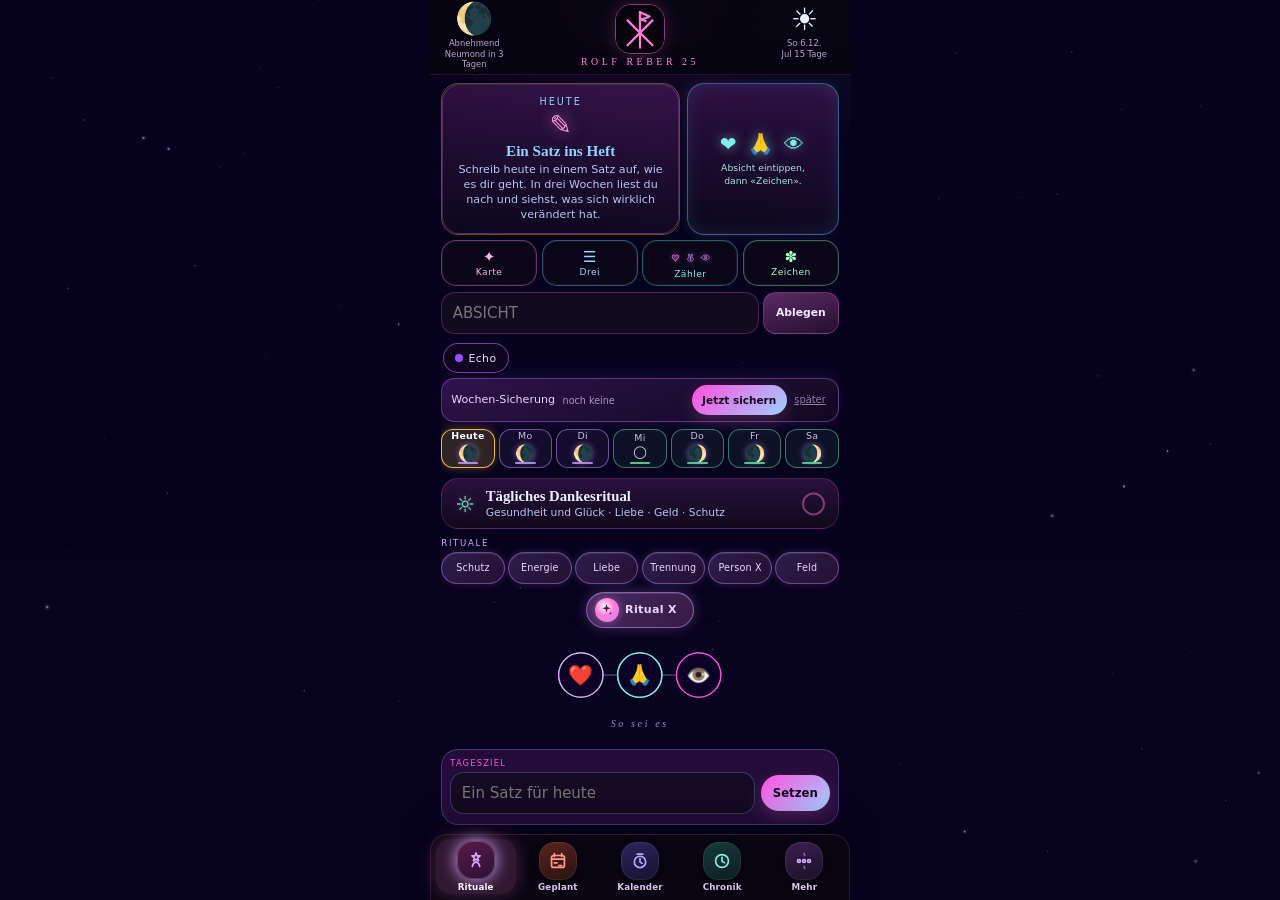
==== index.html @ 9b90c19c "Build 124: Tor ohne Hard-Feintakte bei Soft, Thema-Tage in Zeit" ====
<!DOCTYPE html>
<html lang="de" data-edition="0">
<head>
<meta charset="UTF-8">
<meta name="viewport" content="width=device-width, initial-scale=1, viewport-fit=cover">
<meta name="theme-color" content="#0a0426">
<meta name="apple-mobile-web-app-capable" content="yes">
<meta name="apple-mobile-web-app-title" content="RR25">
<meta name="rr25-build" content="124">
<title>Rolf Reber 25</title>
<link rel="manifest" href="manifest.webmanifest?v=0">
<link rel="icon" href="icon-44.svg?v=44" type="image/svg+xml">
<link rel="apple-touch-icon" href="icon-44.svg?v=44">
<script>
/* Startseite erst aufdecken, wenn alle Skripte gelaufen sind und 150 ms lang nichts mehr umgebaut wurde (höchstens 1,2 s warten, Notnagel 10 s). */
(function(){
  var d=document.documentElement, done=0;
  function show(){ if(done) return; done=1; d.classList.add("rr25-ruhig"); }
  setTimeout(show,10000);
  document.addEventListener("DOMContentLoaded",function(){
    var app=document.querySelector(".app"), t=0, cap=0, mo=null;
    function fin(){ clearTimeout(t); clearTimeout(cap); if(mo) mo.disconnect(); requestAnimationFrame(show); }
    if(app && window.MutationObserver){
      mo=new MutationObserver(function(){ clearTimeout(t); t=setTimeout(fin,150); });
      mo.observe(app,{childList:true,subtree:true,attributes:true,characterData:true});
    }
    t=setTimeout(fin,150); cap=setTimeout(fin,1200);
  });
})();
</script>
<link rel="stylesheet" href="styles-v13a.css?v=22">
<link rel="stylesheet" href="styles-v13b.css?v=104">
</head>
<body>
<div class="app">
<header>
<div id="headRow">
<div id="moonWrap"><span id="moonSym"></span><span id="moonTxt"></span></div>
<img class="doll" alt="" src="rune.svg">
<div id="sunWrap"><span id="sunSym"></span><span id="sunTxt"></span></div>
</div>
<p class="brand">ROLF REBER 25</p>
</header>
<main>
<section class="screen on" id="home">
<button type="button" id="quick" hidden></button>
<div id="kasten">
<div class="duo">
<div id="kOut"></div>
<div id="sigilBox"><canvas id="sigilC" width="360" height="360"></canvas></div>
</div>
<div id="under">
<button type="button" class="btn primary" id="kTag">Karte</button>
<button type="button" class="btn ghost" id="kDrei">Drei</button>
<input id="sigilT" placeholder="Absicht" autocomplete="off">
<button type="button" class="btn ghost" id="sigilGo">Zeichen</button>
<button type="button" class="btn ghost" id="sigilSave">Ablegen</button>
</div>
</div>
<div id="toneRow"><button type="button" id="toneChip" class="toneChip"><i></i><span>Ton</span></button><button type="button" id="seasonChip" class="toneChip" hidden><i></i><span></span></button><a id="toneAnker" href="#anker" hidden></a></div>
<p id="v3CatLab">Rituale</p><div id="cats"></div><div id="list"></div>
</section>
<section class="screen" id="drei"><div class="hero"><h2>Drei</h2></div><div id="dreiList"></div><div class="row"><button type="button" class="btn ghost" id="dreiBack">Zurück</button></div></section>
<section class="screen" id="zahl"><div class="hero"><h2>Ich · Spiel · Quelle</h2></div><div id="zahlBox"></div><div class="row"><button type="button" class="btn ghost" id="zahlBack">Zurück</button></div></section>
<section class="screen" id="run"></section>
<section class="screen" id="geplant"><div class="hero"><h2>Geplant</h2></div>
<div class="card"><select id="plR"></select><input id="plW" placeholder="Für wen" autocomplete="off">
<div class="row"><button type="button" class="btn ghost" id="plAdd">Vormerken</button></div><div id="plList"></div></div></section>
<section class="screen" id="notiz"><div class="hero"><h2>Notiz</h2></div>
<div class="card"><textarea id="noteT" placeholder="Neue Notiz"></textarea>
<div class="row"><button type="button" class="btn primary" id="noteAdd">Speichern</button></div></div>
<div id="notesOnly"></div></section>
<section class="screen" id="opfer">
<div class="hero"><h2>Gabe</h2></div>
<div class="card" id="gabeNew">
<input id="opferTitel" placeholder="Titel" autocomplete="off">
<textarea id="opferT" placeholder="Was du gibst. Für wen. Warum."></textarea>
<div id="opferPrev" class="shots"></div>
<div class="row">
<button type="button" class="btn ghost" id="opferFoto">Foto</button>
<button type="button" class="btn primary" id="opferGo">Ablegen</button>
</div>
</div>
<p class="msg" id="opferMsg"></p>
<div id="gabeList"></div>
<div id="gabeOpen"></div>
</section>
<section class="screen" id="log"><div class="hero"><h2>Chronik</h2></div><div id="entries"></div></section>
<section class="screen" id="buch"><div class="hero"><h2>Buch</h2></div><article class="card book" id="page"></article></section>
<section class="screen" id="kal">
<div class="hero"><h2>Kalender</h2></div>
<div class="row" style="margin:.2rem 0 .7rem"><button type="button" class="btn ghost" id="kalOpen">In Google öffnen</button></div>
<div id="kalList"></div>
</section>
<section class="screen" id="resonanzen">
<div class="hero"><h2>Resonanzen</h2></div>
<p class="rzHint">Lexikon · Tradition und Erfahrung, kein Heilversprechen</p>
<div id="rzToday" hidden></div>
<div class="rzTop">
<input id="rzFind" class="rzSearch" type="search" placeholder="Suchen: Name, Wirkung …" autocomplete="off" enterkeyhint="search">
<span id="rzBauSlot"></span>
</div>
<div class="rzFil rzTones" id="rzTones"></div>
<div class="rzTabs" id="rzTabs"></div>
<div class="rzLf" id="rzLf" hidden></div>
<p class="rzCount" id="rzCount"></p>
<p class="rzIntro" id="rzIntro" hidden></p>
<div class="rzList" id="rzList"></div>
</section>
<section class="screen" id="after"><div class="hero" style="text-align:center"><p class="brand">SO SEI ES</p></div>
<div class="row"><button type="button" class="btn primary" id="afterGo">Fertig</button></div><button type="button" id="afterStay" hidden></button><button type="button" id="stay" hidden></button></section>
<section class="screen" id="bye"></section>
</main>
<nav>
<div id="mehrSheet" hidden><p class="msHead">Mehr</p><div class="msGrid">
<button type="button" data-v="notiz" class="msItem"><span class="ic"><svg viewBox="0 0 24 24"><path d="M7.2 5.2h8.2L19 8.8V19H7.2z"></path><path d="M15.2 5.2V9H19M9 12.5h6M9 15.6h4"></path></svg></span><span class="lb">Notiz</span><small class="msSub">Gedanken, Träume</small></button>
<button type="button" data-v="opfer" class="msItem"><span class="ic"><svg viewBox="0 0 24 24"><path d="M12 4.2l2.4 4.8 5.2 1.1-4 3.4 1.2 5.1L12 16.4 7.2 18.6l1.2-5.1-4-3.4 5.2-1.1z"></path></svg></span><span class="lb">Gabe</span><small class="msSub">Geben, mit Foto</small></button>
<button type="button" data-v="buch" class="msItem"><span class="ic"><svg viewBox="0 0 24 24"><path d="M6 5.4h10.2A2.6 2.6 0 0119 8v11.2H8.4A2.4 2.4 0 016 16.8V5.4z"></path><path d="M8.2 19.2A2.4 2.4 0 016 16.8"></path></svg></span><span class="lb">Mein Buch</span><small class="msSub">privat</small></button>
<button type="button" data-v="resonanzen" class="msItem"><span class="ic"><svg viewBox="0 0 24 24"><circle cx="12" cy="12" r="2.2"></circle><circle cx="12" cy="12" r="5.2" opacity=".7"></circle><circle cx="12" cy="12" r="8.2" opacity=".4"></circle></svg></span><span class="lb">Resonanzen</span><small class="msSub">Kräuter, Steine, Gaben</small></button>
</div><div class="msOpt"><label class="msTog"><input type="checkbox" id="optNotify"><span>Erinnerung 10 Min. vor Hard und Anker<small>nur solange die App offen ist</small></span></label><label class="msTog"><input type="checkbox" id="optPlanet"><span>Planetenstunden im Kalender<small>nur Info, ändert den Ton nicht</small></span></label><p class="msMsg" id="optMsg"></p></div></div>
<div class="navR" id="navOne">
<button type="button" class="on" data-v="home"><span class="ic"><svg viewBox="0 0 24 24"><path d="M8 19c0-2 1.6-4 4-5.2C14.4 15 16 17 16 19"></path><path d="M12 4.2l1.1 3.2 3.4.1-2.7 2.1.9 3.3L12 11.2 9.3 12.9l.9-3.3-2.7-2.1 3.4-.1z"></path></svg></span><span class="lb">Rituale</span></button>
<button type="button" data-v="geplant"><span class="ic"><svg viewBox="0 0 24 24"><rect x="5" y="6" width="14" height="13" rx="2.2"></rect><path d="M8 4v3M16 4v3M5 10h14"></path><path d="M8 14h3M13 17h3"></path></svg></span><span class="lb">Geplant</span></button>
<button type="button" data-v="kal"><span class="ic"><svg viewBox="0 0 24 24"><circle cx="12" cy="13" r="6.2"></circle><path d="M12 9.4v3.8l2.4 1.4"></path><path d="M9 4.6h6"></path></svg></span><span class="lb">Kalender</span></button>
<button type="button" data-v="log"><span class="ic"><svg viewBox="0 0 24 24"><circle cx="12" cy="12" r="7"></circle><path d="M12 8v4.4l2.8 1.6"></path></svg></span><span class="lb">Chronik</span></button>
<button type="button" id="navMehr" data-v="mehr"><span class="ic"><svg viewBox="0 0 24 24"><circle cx="6.5" cy="12" r="1.6"></circle><circle cx="12" cy="12" r="1.6"></circle><circle cx="17.5" cy="12" r="1.6"></circle><path d="M12 3.8l.8 2.2M12 18l.8 2.2" opacity=".55"></path></svg></span><span class="lb">Mehr</span></button>
</div>
</nav>
</div>
<script src="bundle-1.js?v=124"></script>
<script src="bundle-2.js?v=124"></script>
<script src="bundle-3.js?v=124"></script>
<script src="bundle-4.js?v=124"></script>
<script src="bundle-5.js?v=124"></script>
<script src="bundle-6.js?v=124"></script>
<script src="bundle-7.js?v=124"></script>
<link rel="stylesheet" href="styles-v115.css?v=124">
</body>
</html>
---- styles-v13a.css ----
:root{--bg:#0a0426;--elev:rgba(48,18,72,.7);--line:rgba(150,170,255,.28);--ink:#eaf2ff;--dim:#b4c6f2;--pink:#ff4fe0;--akzent:#ff4fe0;--ueberschrift:#d6a6ff;--zahl:#e4ecff;--glow:rgba(170,100,255,.45)}
*{box-sizing:border-box}html,body{margin:0;min-height:100dvh;background:#0a0426;color:var(--ink);font:15px/1.45 system-ui,sans-serif}
.app{max-width:28rem;margin:0 auto;min-height:100dvh;display:flex;flex-direction:column}
header{padding:calc(.38rem + env(safe-area-inset-top)) .8rem .42rem;position:sticky;top:0;background:rgba(10,6,20,.8);backdrop-filter:blur(14px);z-index:5}
#headRow{position:relative;min-height:54px}
#moonWrap{position:absolute;left:0;top:0;text-align:center;width:4.4rem}
#sunWrap{position:absolute;right:0;top:0;text-align:center;width:4.6rem}
#moonSym,#sunSym{display:block;font-size:2.05rem;line-height:1}
#moonTxt,#sunTxt{display:block;margin-top:.22rem;font-size:.6rem;color:#b4c6f2;line-height:1.25}
.doll{width:54px;height:54px;object-fit:cover;border-radius:17px;margin:0 auto;display:block;border:1px solid rgba(255,122,217,.55)}
.brand{font-family:Georgia,serif;letter-spacing:.32em;font-size:.7rem;color:var(--akzent);text-align:center;margin:.14rem 0 0}
.sub{display:none}
nav{display:flex;flex-direction:column;gap:.16rem;padding:.32rem .2rem calc(.36rem + env(safe-area-inset-bottom));background:rgba(8,4,18,.75);border:1px solid var(--line)}
nav .navR{display:grid;gap:.16rem}
nav .navR:first-child{grid-template-columns:repeat(4,1fr)}
nav .navR:last-child{grid-template-columns:repeat(3,1fr);padding:0 7%}
nav button{border:0;background:transparent;color:var(--dim);border-radius:.75rem;padding:.44rem .04rem .34rem;font:inherit;font-size:.6rem;display:flex;flex-direction:column;align-items:center;gap:.14rem;min-height:2.5rem}
nav button svg{width:18px;height:18px;stroke:currentColor;fill:none;stroke-width:1.7}
nav button.on{background:transparent;color:#fff;font-weight:650}
.app.runmode header .doll,.app.runmode header .brand,.app.runmode #moonWrap,.app.runmode #sunWrap,.app.runmode #headRow{display:none}
main{flex:1;padding:0 .8rem 9.2rem}
.hero h2{font-family:Georgia,serif;font-weight:500;margin:.45rem 0 .28rem;font-size:1.28rem}
#cats{display:flex;flex-wrap:wrap;gap:.36rem;margin:.35rem 0 .2rem}
#cats [data-cat="Alle"],#cats [data-cat="Alltag"]{display:none!important}
.card{background:var(--elev);border:1px solid var(--line);border-radius:1.15rem;padding:.75rem .8rem;width:100%;color:inherit;font:inherit;text-align:left;margin:.24rem 0}
.card b{display:block;font-family:Georgia,serif}
.card small{display:block;color:var(--dim);margin-top:.16rem;font-size:.75rem}
.screen{display:none}.screen.on{display:block}
.words{font-family:Georgia,serif;font-size:1.05rem;line-height:1.6;white-space:pre-wrap}
input,textarea,select{width:100%;background:#140a22;border:1px solid var(--line);color:var(--ink);border-radius:.85rem;padding:.62rem .7rem;font:inherit;margin:.28rem 0}
textarea{min-height:5.2rem}
.row{display:flex;gap:.35rem;margin-top:.7rem}
.btn{flex:1;border:0;border-radius:999px;padding:.62rem .4rem;font:inherit;font-size:.78rem;font-weight:650;min-height:2.4rem}
.primary{background:linear-gradient(135deg,var(--akzent),#9fd0ff);color:#14081c}
.ghost{background:var(--elev);color:var(--ink)}
.chip{border:1px solid var(--line);background:var(--elev);color:var(--dim);border-radius:999px;padding:.42rem .72rem;font:inherit;font-size:.76rem;min-height:2.05rem}
.chip.on{color:#14081c;background:linear-gradient(165deg,var(--akzent),#7ef0e6);border-color:transparent}
.group{font-size:.66rem;letter-spacing:.18em;text-transform:uppercase;color:var(--pink);margin:1.1rem 0 .3rem}
.check{display:none}
.msg{color:var(--pink);font-style:italic}
.meta{color:#8e7aa8;font-size:.68rem}
.shots img{width:5.2rem;height:5.2rem;object-fit:cover;border-radius:.8rem}
.duo{display:grid;grid-template-columns:1fr 1fr;gap:.42rem}
#kOut,#sigilBox{aspect-ratio:1/1;border-radius:1.15rem;overflow:hidden}
#kOut{border:1px solid rgba(255,122,217,.38)}
#sigilBox{background:#0a0612;border:1px solid rgba(46,230,214,.28)}
#sigilC{width:100%;height:100%;display:block}
#run label.check,#afterStay,#stay,#under{display:none!important}
#list{display:block}
#home:has(#cats .chip.on) #skizze{display:none!important}
#home:not(:has(#cats .chip.on)) #list{display:none!important}


/* Untere Leiste ab dem ersten Bild fertig: dieselben Regeln wie ritual-nav, ritual-polish, ritual-navlove, ritual-more und design-v3,
   in gleicher Reihenfolge, mit «html» davor, damit spätere Zwischenstände der Skripte die Leiste nicht mehr umbauen. */
html nav{position:fixed!important;left:50%;bottom:0;transform:translateX(-50%);width:100%;max-width:28rem;margin:0!important;z-index:40;display:flex!important;flex-direction:column;gap:.18rem;border-radius:1.15rem 1.15rem 0 0;padding:.34rem .28rem calc(.42rem + env(safe-area-inset-bottom));background:rgba(12,6,20,.97)!important;backdrop-filter:blur(16px);border:1px solid rgba(200,120,255,.22);border-bottom:0;box-sizing:border-box;grid-template-columns:none!important}
html nav .navR{display:grid;gap:.18rem}
html nav .navR:first-child{grid-template-columns:repeat(4,1fr)}
html nav .navR:last-child{grid-template-columns:repeat(3,1fr);padding:0 8%}
html nav button{font-size:.6rem!important;padding:.42rem .04rem .34rem!important;min-height:2.55rem}
html nav button svg{width:18px!important;height:18px!important}
html header nav{display:none}
html nav{display:flex!important;flex-direction:column!important;grid-template-columns:none!important;gap:.16rem!important;padding:.32rem .22rem calc(.4rem + env(safe-area-inset-bottom))!important}
html nav .navR{display:grid!important;gap:.16rem}
html nav .navR:first-child{grid-template-columns:repeat(4,1fr)!important}
html nav .navR:last-child{grid-template-columns:repeat(3,1fr)!important;padding:0 7%}
html nav button{padding:.44rem .04rem .36rem!important;font-size:.6rem!important;gap:.14rem!important;min-height:2.5rem}
html nav button svg{width:18px!important;height:18px!important}
html nav button.on{box-shadow:0 0 18px rgba(255,122,217,.25)}
html nav{background:rgba(10,6,18,.94)!important;border-color:rgba(255,122,217,.16)!important;box-shadow:0 -10px 28px rgba(0,0,0,.35)}
html nav .navR{gap:.28rem!important}
html nav button{background:transparent!important;color:#d7c6ee!important;font-weight:550!important;font-size:.58rem!important;letter-spacing:.02em;min-height:3.55rem!important;padding:.18rem .04rem .1rem!important;gap:.22rem!important;border-radius:1rem!important}
html nav button .ic{width:2.55rem;height:2.55rem;border-radius:1.05rem;display:grid;place-items:center;box-shadow:inset 0 0 0 1px rgba(255,255,255,.08),0 6px 14px rgba(0,0,0,.22)}
html nav button .ic svg{width:22px!important;height:22px!important;stroke:currentColor;fill:none;stroke-width:1.85;stroke-linecap:round;stroke-linejoin:round}
html nav button[data-v=home] .ic{background:linear-gradient(160deg,#5a1848,#2a1238);color:var(--ueberschrift)}
html nav button[data-v=geplant] .ic{background:linear-gradient(160deg,#5a221c,#2a1214);color:#ff9a8a}
html nav button[data-v=kal] .ic{background:linear-gradient(160deg,#2c2460,#16122e);color:#b8a8ff}
html nav button[data-v=log] .ic{background:linear-gradient(160deg,#163a3a,#0e1c22);color:#7ef0e6}
html nav button[data-v=notiz] .ic{background:linear-gradient(160deg,#3a2460,#1a1230);color:#d2b6ff}
html nav button[data-v=opfer] .ic{background:linear-gradient(160deg,#1c3a28,#101c16);color:#9eecc0}
html nav button[data-v=buch] .ic{background:linear-gradient(160deg,#16324a,#101820);color:#8fd4ff}
html nav button.on{background:rgba(255,255,255,.06)!important;color:#fff!important}
html nav button.on .ic{transform:translateY(-1px);box-shadow:0 0 16px currentColor,inset 0 0 0 1px rgba(255,255,255,.2)}
html nav button[data-v=home].on{background:rgba(255,122,217,.16)!important}
html nav button[data-v=geplant].on{background:rgba(255,139,122,.16)!important}
html nav button[data-v=kal].on{background:rgba(155,140,255,.16)!important}
html nav button[data-v=log].on{background:rgba(126,240,230,.14)!important}
html nav button[data-v=notiz].on{background:rgba(201,166,255,.16)!important}
html nav button[data-v=opfer].on{background:rgba(142,230,168,.14)!important}
---- styles-v13b.css ----
html nav button[data-v=buch].on{background:rgba(126,200,255,.14)!important}
html nav button .lb{line-height:1.1}
html .app.runmode nav{display:none!important}
html nav{padding:.3rem .3rem calc(.38rem + env(safe-area-inset-bottom))!important}
html nav #navOne.navR{grid-template-columns:repeat(5,1fr)!important;padding:0!important;gap:.12rem!important}
html nav #navOne button{min-height:3.35rem!important}
html nav button[data-v=mehr] .ic{background:linear-gradient(160deg,#3c1f52,#1a1026);color:#cfa8ff}
html nav button[data-v=mehr].on,html nav button[data-v=mehr].open{background:rgba(231,184,255,.13)!important;color:#fff!important}
html nav button[data-v=mehr].on .ic,html nav button[data-v=mehr].open .ic{box-shadow:0 0 16px currentColor,inset 0 0 0 1px rgba(255,255,255,.2)}
html #mehrSheet{position:absolute;left:.5rem;right:.5rem;bottom:calc(100% + .5rem);padding:.6rem .6rem .65rem;border-radius:1.2rem;background:rgba(18,9,30,.98);border:1px solid rgba(200,120,255,.25);box-shadow:0 -12px 40px rgba(0,0,0,.55),0 0 24px rgba(255,122,217,.08);animation:v3up .18s ease-out}
html #mehrSheet[hidden]{display:none!important}
html #mehrSheet .msHead{margin:.05rem .3rem .45rem;font-size:.6rem;letter-spacing:.2em;text-transform:uppercase;color:var(--ueberschrift)}
html #mehrSheet .msGrid{display:grid;grid-template-columns:repeat(3,1fr);gap:.4rem}
html #mehrSheet .msItem{min-height:5.6rem!important;border:1px solid rgba(255,255,255,.07)!important;background:rgba(255,255,255,.03)!important;border-radius:1rem!important;padding:.6rem .2rem .5rem!important;font-size:.72rem!important;gap:.3rem!important}
html #mehrSheet .msItem .ic{width:2.8rem;height:2.8rem}
html #mehrSheet .msSub{font-size:.54rem;color:#8e7aa8;font-weight:400;line-height:1.2}
html #mehrVeil{position:fixed;inset:0;z-index:39;background:rgba(4,2,10,.55);backdrop-filter:blur(2px)}
html #mehrVeil[hidden]{display:none}
@keyframes v3up{from{opacity:0;transform:translateY(8px)}to{opacity:1;transform:none}}
html body main{padding-left:.75rem!important;padding-right:.75rem!important;padding-bottom:5.9rem!important}
html body .app.runmode main{padding-bottom:1.1rem!important}
html nav:not(:has(#navMehr .lb)){visibility:hidden}


/* Startseite ruhig: Kopf und Inhalt erst zeigen, wenn alle Skripte fertig sind (kein Nachrutschen).
   Dazu die Startseiten-Regeln aus design-v3 (Heute-Leiste, Mondzeile, «Rituale»-Überschrift) mit «html» davor, damit sie ab dem ersten Bild gelten. */
html:not(.rr25-ruhig) .app>header,html:not(.rr25-ruhig) .app>main{visibility:hidden}
html #v3Home{margin:.35rem 0 .5rem!important}
html #v3Home>#bakCard{display:none!important}
html #heuteStrip{border-radius:1.1rem;background:linear-gradient(180deg,rgba(40,18,62,.72),rgba(14,8,24,.9));border:1px solid rgba(126,200,255,.22);padding:.42rem .5rem .38rem;box-shadow:0 8px 22px rgba(0,0,0,.22)}
html #heuteStrip[hidden],html #heuteStrip [hidden]{display:none!important}
html #heuteStrip .hsHead{display:flex;justify-content:space-between;align-items:baseline;padding:.05rem .3rem .25rem}
html #heuteStrip .hsHead span{font-size:.6rem;letter-spacing:.2em;text-transform:uppercase;color:var(--ueberschrift)}
html #heuteStrip .hsHead small{font-size:.62rem;color:#8e7aa8}
html #heuteStrip .hsRow{display:flex;align-items:center;gap:.55rem;width:100%;min-height:2.55rem;padding:.3rem .35rem .3rem .4rem;border:0;border-top:1px solid rgba(255,255,255,.06);background:none;color:#eaf2ff;font:inherit;font-size:.84rem;text-align:left;border-radius:.7rem}
html #heuteStrip .hsHead+.hsRow{border-top:0}
html #heuteStrip .hsRow.on{background:rgba(126,200,255,.07)}
html #heuteStrip .hsTx{flex:1;min-width:0;white-space:nowrap;overflow:hidden;text-overflow:ellipsis;color:#e6dcf7}
html #heuteStrip .hsTx b{font-weight:650;color:#fff}
html #heuteStrip .hsMore{font-size:.66rem;color:#8e7aa8;border:1px solid rgba(142,122,168,.45);border-radius:999px;padding:0 .35rem;margin-left:.2rem}
html #heuteStrip .hsDot{flex:none;width:.55rem;height:.55rem;border-radius:50%}
html #heuteStrip .hsEcho{background:#9fd0ff;box-shadow:0 0 10px rgba(126,200,255,.8)}
html #heuteStrip .hsBak{background:#ffb86b;box-shadow:0 0 10px rgba(255,184,107,.7)}
html #heuteStrip .hsOk{background:#5fe0a0;box-shadow:0 0 10px rgba(95,224,160,.7)}
html #heuteStrip em{flex:none;font-style:normal;font-size:.74rem;color:#9fd0ff;display:flex;align-items:center;gap:.25rem}
html #heuteStrip .hsCh{display:inline-block;transform:rotate(90deg);font-size:.9rem;line-height:1;transition:transform .2s}
html #heuteStrip .hsCh.up{transform:rotate(-90deg)}
html #heuteStrip .hsBtn{flex:none;border:1px solid rgba(255,184,107,.45);background:rgba(255,184,107,.1);color:#ffd2a0;border-radius:999px;padding:.32rem .85rem;font:inherit;font-size:.74rem;font-weight:600;min-height:1.95rem}
html #heuteStrip .hsMsg .hsTx{color:#9ee8e0;font-family:Georgia,serif}
html #hsPanel{padding:.1rem .15rem .25rem}
html #hsPanel #echoCard{margin:.1rem 0 .1rem!important;padding:.55rem .6rem .4rem!important;background:rgba(10,6,20,.55)!important;border:1px solid rgba(126,200,255,.16)!important;border-radius:.9rem!important;box-shadow:none}
html #hsPanel #echoCard .ecTag{display:none}
html #hsPanel #echoCard b{font-size:.98rem}
html #hsPanel #echoCard .ecAbs{margin-top:.25rem}
html #hsPanel #echoCard .ecQ{margin:.5rem 0 .1rem}
html #hsPanel #echoCard .ecRow .btn{min-height:2.2rem;font-size:.76rem}
html #hsPanel #echoCard .ecLater{margin-top:.25rem}
html #home #kasten{margin:0 0 .15rem!important}
html #mondSag{display:flex;align-items:center;gap:.45rem;margin:.55rem 0 .5rem!important;padding:0 .15rem;font-size:.86rem!important;color:#e0d0f6!important}
html #mondSag span{margin:0!important;flex:none}
html #mondSag[data-hint]::after{content:attr(data-hint);margin-left:auto;flex:none;font-family:system-ui,sans-serif;font-size:.56rem;letter-spacing:.16em;text-transform:uppercase;color:#9fd0ff;border:1px solid rgba(126,200,255,.3);border-radius:999px;padding:.12rem .5rem}
html #home>#kHint{display:none!important}
html #pinDank{margin:4px 0 -1.75px!important}
html #v3CatLab{margin:.95rem .15rem .35rem;font-size:.6rem;letter-spacing:.2em;text-transform:uppercase;color:var(--ueberschrift)}
html #home:has(#cats .chip.on) #v3CatLab{margin-top:.8rem}
html #cats{margin:0 0 .3rem!important}
html #skizze{margin:.55rem 0 0!important}
html #skizze svg{height:10.6rem!important}
html #skizze .skZiel,html #skizze .skForm{margin-top:-.2rem!important}
html #toneRow{display:flex;align-items:center;gap:.5rem;height:2rem;margin:.6rem .1rem 0;overflow:hidden;white-space:nowrap}
html #toneChip{flex:none;display:inline-flex;align-items:center;gap:.4rem;height:1.7rem;min-height:0;padding:0 .75rem;border-radius:999px;border:1px solid rgba(154,150,166,.45);background:rgba(20,10,34,.6);color:#e6dcff;font:500 .72rem system-ui,sans-serif;letter-spacing:.04em;box-shadow:none}
html #toneChip i{width:.5rem;height:.5rem;border-radius:50%;background:#9a96a6}
html #toneChip[data-tone=soft]{border-color:rgba(46,204,113,.55)}html #toneChip[data-tone=soft] i{background:#2ecc71}
html #toneChip[data-tone=hard]{border-color:rgba(255,84,112,.6)}html #toneChip[data-tone=hard] i{background:#ff5470}
html #toneChip[data-tone=echo]{border-color:rgba(179,107,255,.6)}html #toneChip[data-tone=echo] i{background:#9a4dff}
html #toneChip[data-tone=still]{border-color:rgba(154,150,166,.55)}
html #toneAnker{margin-left:auto;min-width:0;overflow:hidden;text-overflow:ellipsis;font-size:.72rem;color:#cdb6ff;text-decoration:none;border-bottom:1px dotted rgba(205,182,255,.55)}
html #toneAnker[hidden]{display:none}
html #toneRow+#v3CatLab{margin-top:.6rem}
html #mehrSheet .msOpt{margin:.55rem .15rem 0;padding-top:.45rem;border-top:1px solid rgba(255,255,255,.07)}
html #mehrSheet .msTog{display:flex;gap:.55rem;align-items:flex-start;margin:.3rem 0;font-size:.74rem;color:#e6dcff;line-height:1.3}
html #mehrSheet .msTog input{width:1.1rem;height:1.1rem;margin:.05rem 0 0;flex:none;accent-color:var(--akzent)}
html #mehrSheet .msTog small{display:block;font-size:.58rem;color:#8e7aa8}
html #mehrSheet .msMsg{margin:.2rem 0 0;min-height:.9rem;font-size:.6rem;color:#ffb86b}
---- styles-v115.css ----
/* styles-v115.css — Build 115: zentrales Stylesheet.
   Steht am Ende von <body>, damit es nach allen Laufzeit-Stilen (im <head>) greift.
   1) feste kleine Farbpalette, 2) eine Knopf-Schrift, 3) Neon-Zeichen, 4) Build-115-Anpassungen. */
:root{
  --rr-ink:#0a0426;          /* Grund */
  --rr-card:rgba(30,14,48,.72);
  --rr-line:rgba(200,120,255,.28);
  --rr-violet:#c78bff;       /* Neon-Violett, Hauptakzent */
  --rr-violet-hi:#ecd6ff;
  --rr-pink:#ff7ad9;         /* warmer Akzent */
  --rr-text:#eadcff;
  --rr-mute:#a996c6;
  --rr-soft:#2ecc71; --rr-grenze:#ff9f43; --rr-hard:#e74c3c; --rr-echo:#9a4dff; --rr-still:#9a96a6;
  --rr-glow:0 0 10px rgba(199,139,255,.45);
  --rr-font-btn:system-ui,-apple-system,"Segoe UI",Roboto,sans-serif;
}
/* eine Knopf-Schrift überall, auch im Ritualbauer */
html body button,html body .btn,html body .chip,html body input[type=button]{font-family:var(--rr-font-btn)}

/* Neon-Zeichen statt Emoji */
.rrIcoW{display:inline-flex;vertical-align:-.2em;line-height:1}
.rrIco{width:1.2em;height:1.2em;fill:none;stroke:var(--rr-violet);stroke-width:1.6;stroke-linecap:round;stroke-linejoin:round;filter:drop-shadow(0 0 3px rgba(199,139,255,.55))}
.rrIco .icF{fill:rgba(199,139,255,.28)}
.rrIco-mond .icO{fill:rgba(20,8,40,.6);stroke:rgba(199,139,255,.55)}
.rrIco-mond .icF{fill:var(--rr-violet-hi);stroke:none}
.rrIco-sonne{stroke:#ffc9f0}.rrIco-sonne .icF{fill:rgba(255,122,217,.35)}
.rrIco-herz{stroke:var(--rr-pink)}.rrIco-herz .icF{fill:rgba(255,122,217,.3)}
#home .tile.t3 b{display:inline-flex;gap:.25rem;align-items:center}

/* Build 116: 3·6·9-Bild (Herz, Hände, Auge) über dem Tagesziel wieder sichtbar wie in Build 114 */
/* Sicherung als kleine Zeile */
html body #home #bakCard#bakCard.bkMini{display:flex!important;padding-top:.35rem!important;padding-bottom:.35rem!important;align-items:center;gap:.5rem;padding:.4rem .6rem!important;min-height:0!important;margin:.35rem 0!important;border-radius:.9rem!important}
html body #home #bakCard#bakCard.bkMini .bkHead{font-size:.74rem!important;font-family:var(--rr-font-btn)!important;color:var(--rr-violet-hi);margin:0!important;white-space:nowrap}
html body #home #bakCard#bakCard.bkMini .bkSub{flex:1;min-width:0;font-size:.64rem!important;color:var(--rr-mute);margin:0!important;overflow:hidden;text-overflow:ellipsis;white-space:nowrap}
html body #home #bakCard#bakCard.bkMini .bkBtns{display:flex!important;gap:.3rem;align-items:center;flex-direction:row!important;margin:0!important;position:static!important}
html body #home #bakCard#bakCard.bkMini #bakGoV3{flex:none!important;min-height:30px!important;height:30px!important;padding:0 .7rem!important;font-size:.7rem!important;width:auto!important}
html body #home #bakCard#bakCard.bkMini .bkLater{height:30px!important;font-size:.66rem!important;padding:0 .2rem!important;min-height:30px!important}

/* Kalender */
#kalList .kalVormerken{margin:.1rem .2rem .55rem;font-size:.72rem;color:var(--rr-mute);text-align:center}
#kalList .kalMerge .kalML{list-style:none;margin:.35rem 0 0;padding:0;display:grid;gap:.2rem}
#kalList .kalMerge .kalML li{display:flex;gap:.55rem;font-size:.76rem;color:#ffc9c0;line-height:1.35}
#kalList .kalMerge .kalML li.on{color:#fff}
#kalList .kalMerge .kalMT{flex:none;font-variant-numeric:tabular-nums;color:#ff8a7a;min-width:5.6rem}
#kalList .kalMerge .kalMN{min-width:0}

/* Mehr: eigene Neon-Schalter */
#mehrSheet .msTog{display:flex;align-items:center;gap:.6rem}
#mehrSheet .msTog input[type=checkbox]{-webkit-appearance:none;appearance:none;flex:none;position:relative;width:2.5rem;height:1.4rem;margin:0;border-radius:1rem;background:rgba(40,18,64,.9);border:1px solid var(--rr-line);cursor:pointer;transition:background .2s,box-shadow .2s}
#mehrSheet .msTog input[type=checkbox]::after{content:"";position:absolute;top:.17rem;left:.2rem;width:.95rem;height:.95rem;border-radius:50%;background:#8a74ad;transition:transform .2s,background .2s}
#mehrSheet .msTog input[type=checkbox]:checked{background:linear-gradient(90deg,rgba(255,122,217,.5),rgba(199,139,255,.55));box-shadow:var(--rr-glow);border-color:rgba(236,214,255,.6)}
#mehrSheet .msTog input[type=checkbox]:checked::after{transform:translateX(1.05rem);background:#fff;box-shadow:0 0 8px #fff}
#mehrSheet .msTog input[type=checkbox]:focus-visible{outline:2px solid var(--rr-violet);outline-offset:2px}
/* Solange «Mehr» offen ist, leuchtet nur «Mehr» */
html body nav.msOpen .navR button.on:not(#navMehr){background:transparent!important;box-shadow:none!important;color:rgb(215,198,238)!important}
html body nav.msOpen .navR button.on:not(#navMehr) .ic{transform:none!important;box-shadow:inset 0 0 0 1px rgba(255,255,255,.08),0 6px 14px rgba(0,0,0,.22)!important}
html body nav.msOpen #navMehr{background:rgba(255,122,217,.16)!important;box-shadow:0 0 18px rgba(255,122,217,.25)!important;color:#fff!important}
html body nav.msOpen #navMehr .ic{transform:translateY(-1px);box-shadow:0 0 16px #d6a6ff,inset 0 0 0 1px rgba(255,255,255,.2)!important}
/* der orange Punkt an «Mehr» (Sicherung fällig) entfällt: die Startseite und «Mehr» sagen es schon in Worten */
html body #navMehr.sxDue::after{display:none!important}

/* Buch: zwei klar verschiedene Knöpfe */
html body #buchGo #urbuchOpen.buchAlt{background:rgba(160,90,255,.1)!important;color:var(--rr-violet-hi)!important;border:1px solid var(--rr-line)!important;box-shadow:none!important}

/* Chronik: Leer-Hinweis nicht doppelt, wenn eine Ansicht offen ist */
#log:has(#mzBtn.on,#abBtn.on,#zlBtn.on,#rbBtn.on,#wbBtn.on) .logLeer{display:none!important}
/* warme Leer-Zustände (Geplant, Gabe, Notiz) */
html body .rrLeer{display:block!important;margin:.9rem 0!important;padding:.9rem 1rem!important;text-align:center;font-family:Georgia,serif!important;font-size:.92rem!important;line-height:1.5!important;color:#d8c8f2!important;background:linear-gradient(185deg,rgba(70,24,90,.4),rgba(30,12,48,.4));border:1px dashed rgba(200,120,255,.3);border-radius:1rem}

/* Geplant: Auswahlliste im App-Stil */
html body #geplant select#plR{-webkit-appearance:none;appearance:none;padding-right:2.4rem!important;background-color:rgba(30,14,48,.8)!important;color:var(--rr-text)!important;border:1px solid var(--rr-line)!important;background-image:url("data:image/svg+xml,%3Csvg xmlns='http://www.w3.org/2000/svg' viewBox='0 0 24 24' fill='none' stroke='%23c78bff' stroke-width='2' stroke-linecap='round'%3E%3Cpath d='M7 10l5 5 5-5'/%3E%3C/svg%3E")!important;background-repeat:no-repeat!important;background-position:right .8rem center!important;background-size:1.1rem!important}
html body #geplant select#plR option{background:#1a0b2c;color:var(--rr-text)}

/* Build 118: Ritualbauer-Knopf auf Heute, schoener: weiche Violett-Pille mit Funkel-Icon und sanftem Tipp-Leuchten */
html body #home #rezHome{
  gap:.42rem;height:36px!important;padding:0 1.05rem 0 .5rem!important;margin-top:8px!important;
  border-radius:999px!important;border:1px solid rgba(199,139,255,.55)!important;
  background:linear-gradient(135deg,rgba(199,139,255,.30),rgba(255,122,217,.20))!important;
  color:var(--rr-violet-hi)!important;font-family:var(--rr-font-btn);font-size:.74rem!important;font-weight:600;letter-spacing:.03em;
  box-shadow:0 0 14px rgba(199,139,255,.28),inset 0 1px 0 rgba(255,255,255,.14)!important;
  transition:transform .18s ease,box-shadow .25s ease,border-color .25s ease;-webkit-tap-highlight-color:transparent}
html body #home #rezHome .rzhIc{display:inline-flex;align-items:center;justify-content:center;width:24px;height:24px;border-radius:50%;
  background:radial-gradient(circle at 40% 35%,#fff3fb 0%,var(--rr-pink) 45%,var(--rr-violet) 100%);
  box-shadow:0 0 8px rgba(255,122,217,.55)}
html body #home #rezHome .rzhIc svg{width:15px;height:15px;fill:#3a1350;stroke:none}
html body #home #rezHome:active{transform:scale(.96);border-color:var(--rr-pink)!important;
  box-shadow:0 0 22px rgba(255,122,217,.5),0 0 6px rgba(199,139,255,.6),inset 0 1px 0 rgba(255,255,255,.2)!important}
html body #home #rezHome:focus-visible{outline:none;border-color:var(--rr-violet-hi)!important;box-shadow:0 0 18px rgba(199,139,255,.55)!important}

/* Build 118: Ritual-Chips auf Heute passend zum Ritualbauer-Knopf (leiser, gleiche Familie) */
html body #home #cats .chip{
  border-radius:999px!important;border:1px solid rgba(199,139,255,.42)!important;
  background:linear-gradient(135deg,rgba(199,139,255,.20),rgba(255,122,217,.12))!important;
  color:var(--rr-violet-hi)!important;font-family:var(--rr-font-btn);font-weight:500;
  box-shadow:0 0 9px rgba(199,139,255,.18),inset 0 1px 0 rgba(255,255,255,.10)!important;
  transition:transform .18s ease,box-shadow .25s ease,border-color .25s ease;-webkit-tap-highlight-color:transparent}
html body #home #cats .chip.on,html body #home #cats .chip[aria-pressed="true"]{
  border-color:var(--rr-pink)!important;background:linear-gradient(135deg,rgba(199,139,255,.38),rgba(255,122,217,.30))!important;
  box-shadow:0 0 14px rgba(255,122,217,.35),inset 0 1px 0 rgba(255,255,255,.16)!important;color:#fff!important}
html body #home #cats .chip:active{transform:scale(.96);border-color:var(--rr-pink)!important;
  box-shadow:0 0 18px rgba(255,122,217,.45),0 0 5px rgba(199,139,255,.55),inset 0 1px 0 rgba(255,255,255,.18)!important}
html body #home #cats .chip:focus-visible{outline:none;border-color:var(--rr-violet-hi)!important;box-shadow:0 0 14px rgba(199,139,255,.5)!important}

/* Build 119: Ritual X (ersetzt den Ritualbauer) */
#rezept .rxTop{margin:0 0 .9rem;padding:.85rem .85rem .9rem;border-radius:1.2rem;border:1px solid rgba(199,139,255,.45);
  background:linear-gradient(135deg,rgba(199,139,255,.22),rgba(255,122,217,.12));box-shadow:0 0 16px rgba(199,139,255,.22),inset 0 1px 0 rgba(255,255,255,.12)}
#rezept .rxQ{display:block;margin:0 0 .45rem;font-family:Georgia,serif;font-size:1.08rem;color:var(--rr-violet-hi)}
#rezept .rxIn{margin:0;border-radius:.9rem;border:1px solid rgba(199,139,255,.35);background:rgba(10,4,24,.55);color:var(--rr-text);font-size:.92rem;line-height:1.4}
#rezept .rxGo{display:flex;align-items:center;justify-content:center;gap:.45rem;width:100%;margin:.6rem 0 0;min-height:2.9rem;border-radius:999px;
  border:1px solid rgba(199,139,255,.6);background:linear-gradient(135deg,rgba(199,139,255,.38),rgba(255,122,217,.28));color:#fff;font-family:var(--rr-font-btn);font-weight:600;font-size:.9rem;letter-spacing:.03em;
  box-shadow:0 0 16px rgba(199,139,255,.32),inset 0 1px 0 rgba(255,255,255,.16);transition:transform .18s ease,box-shadow .25s ease;-webkit-tap-highlight-color:transparent}
#rezept .rxGo:active{transform:scale(.97);box-shadow:0 0 24px rgba(255,122,217,.55),inset 0 1px 0 rgba(255,255,255,.2)}
#rezept .rxGo .rzhIc{display:inline-flex;align-items:center;justify-content:center;width:24px;height:24px;border-radius:50%;background:radial-gradient(circle at 40% 35%,#fff3fb 0%,var(--rr-pink) 45%,var(--rr-violet) 100%);box-shadow:0 0 8px rgba(255,122,217,.55)}
#rezept .rxGo .rzhIc svg{width:14px;height:14px;fill:#3a1350}
#rezept .rxCard{margin:0 0 1rem;padding:.85rem .9rem;border-radius:1.2rem;border:1px solid rgba(255,122,217,.35);background:linear-gradient(180deg,rgba(60,24,88,.7),rgba(24,10,40,.85));box-shadow:0 0 18px rgba(255,122,217,.16)}
#rezept .rxK{margin:0;font-size:.58rem;letter-spacing:.18em;text-transform:uppercase;color:var(--rr-pink)}
#rezept .rxT{margin:.2rem 0 .1rem;font-family:Georgia,serif;font-weight:500;font-size:1.25rem;color:#fff}
#rezept .rxF{margin:0 0 .3rem;font-size:.8rem;color:var(--rr-mute)}
#rezept .rxH{margin:.75rem 0 .2rem;font-size:.58rem;letter-spacing:.16em;text-transform:uppercase;color:var(--rr-violet)}
#rezept .rxL{margin:.12rem 0;font-size:.86rem;line-height:1.45;color:var(--rr-text)}#rezept .rxL b{display:inline!important;margin-right:.25rem;color:var(--rr-violet-hi);font-weight:600}
#rezept .rxCard .rzCh{flex-wrap:wrap}
#rezept .rxAnp{margin:.4rem 0 .6rem;padding-top:.7rem;border-top:1px solid rgba(199,139,255,.2);font-family:Georgia,serif;font-size:1rem;color:var(--rr-violet-hi)}

/* Build 123: Mondbilder (Perlmutt, Krater, sanfter Schein) */
.rrMoon{display:inline-block;width:1.3em;height:1.3em;vertical-align:-.28em;overflow:visible}
.rrMoEmo{display:inline-block;width:auto;height:auto;line-height:1;font-style:normal;font-family:'Noto Color Emoji','Apple Color Emoji','Segoe UI Emoji',sans-serif}
#moonSym .rrMoEmo.mbSvg{width:auto;height:auto;margin:0;font-size:inherit;filter:none;display:block}
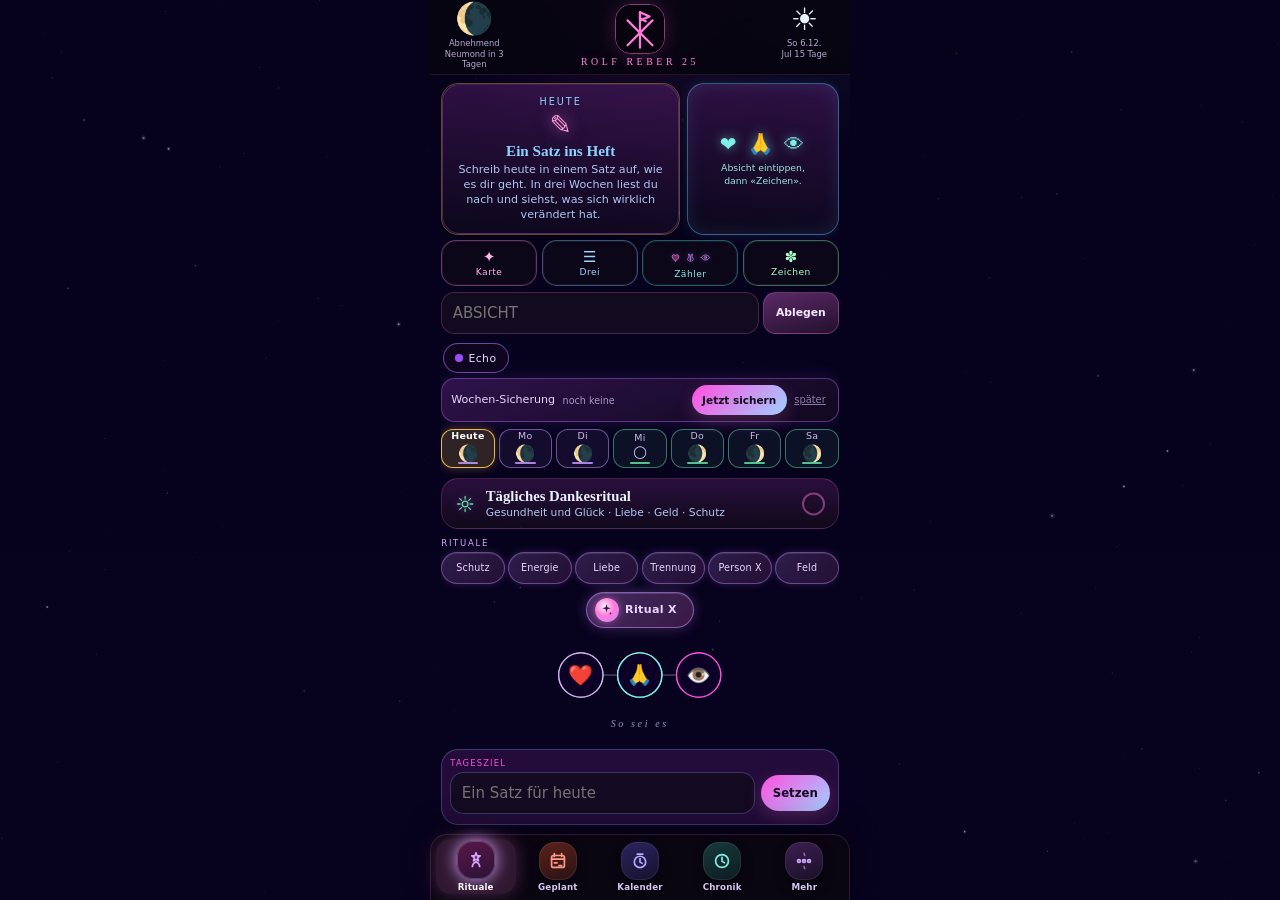
==== commit 3bc6b8d6: "Build 125: Vollmond-Emoji nur am echten Vollmond, Halo am Vollmond" ====
--- a/index.html
+++ b/index.html
@@ -6,7 +6,7 @@
 <meta name="theme-color" content="#0a0426">
 <meta name="apple-mobile-web-app-capable" content="yes">
 <meta name="apple-mobile-web-app-title" content="RR25">
-<meta name="rr25-build" content="124">
+<meta name="rr25-build" content="125">
 <title>Rolf Reber 25</title>
 <link rel="manifest" href="manifest.webmanifest?v=0">
 <link rel="icon" href="icon-44.svg?v=44" type="image/svg+xml">
@@ -127,13 +127,13 @@
 </div>
 </nav>
 </div>
-<script src="bundle-1.js?v=124"></script>
-<script src="bundle-2.js?v=124"></script>
-<script src="bundle-3.js?v=124"></script>
-<script src="bundle-4.js?v=124"></script>
-<script src="bundle-5.js?v=124"></script>
-<script src="bundle-6.js?v=124"></script>
-<script src="bundle-7.js?v=124"></script>
-<link rel="stylesheet" href="styles-v115.css?v=124">
+<script src="bundle-1.js?v=125"></script>
+<script src="bundle-2.js?v=125"></script>
+<script src="bundle-3.js?v=125"></script>
+<script src="bundle-4.js?v=125"></script>
+<script src="bundle-5.js?v=125"></script>
+<script src="bundle-6.js?v=125"></script>
+<script src="bundle-7.js?v=125"></script>
+<link rel="stylesheet" href="styles-v115.css?v=125">
 </body>
 </html>
--- a/styles-v115.css
+++ b/styles-v115.css
@@ -125,3 +125,8 @@
 .rrMoon{display:inline-block;width:1.3em;height:1.3em;vertical-align:-.28em;overflow:visible}
 .rrMoEmo{display:inline-block;width:auto;height:auto;line-height:1;font-style:normal;font-family:'Noto Color Emoji','Apple Color Emoji','Segoe UI Emoji',sans-serif}
 #moonSym .rrMoEmo.mbSvg{width:auto;height:auto;margin:0;font-size:inherit;filter:none;display:block}
+
+/* Build 125: echter Vollmond leuchtet */
+.rrMoEmo.rrMoVoll{border-radius:50%;filter:drop-shadow(0 0 4px rgba(255,236,170,.95)) drop-shadow(0 0 10px rgba(255,210,120,.7)) drop-shadow(0 0 18px rgba(200,150,255,.5))}
+.rrMoEmo:not(.rrMoVoll){filter:saturate(.9)}
+#moonSym .rrMoEmo.rrMoVoll.mbSvg{filter:drop-shadow(0 0 4px rgba(255,236,170,.95)) drop-shadow(0 0 10px rgba(255,210,120,.7)) drop-shadow(0 0 18px rgba(200,150,255,.5))}
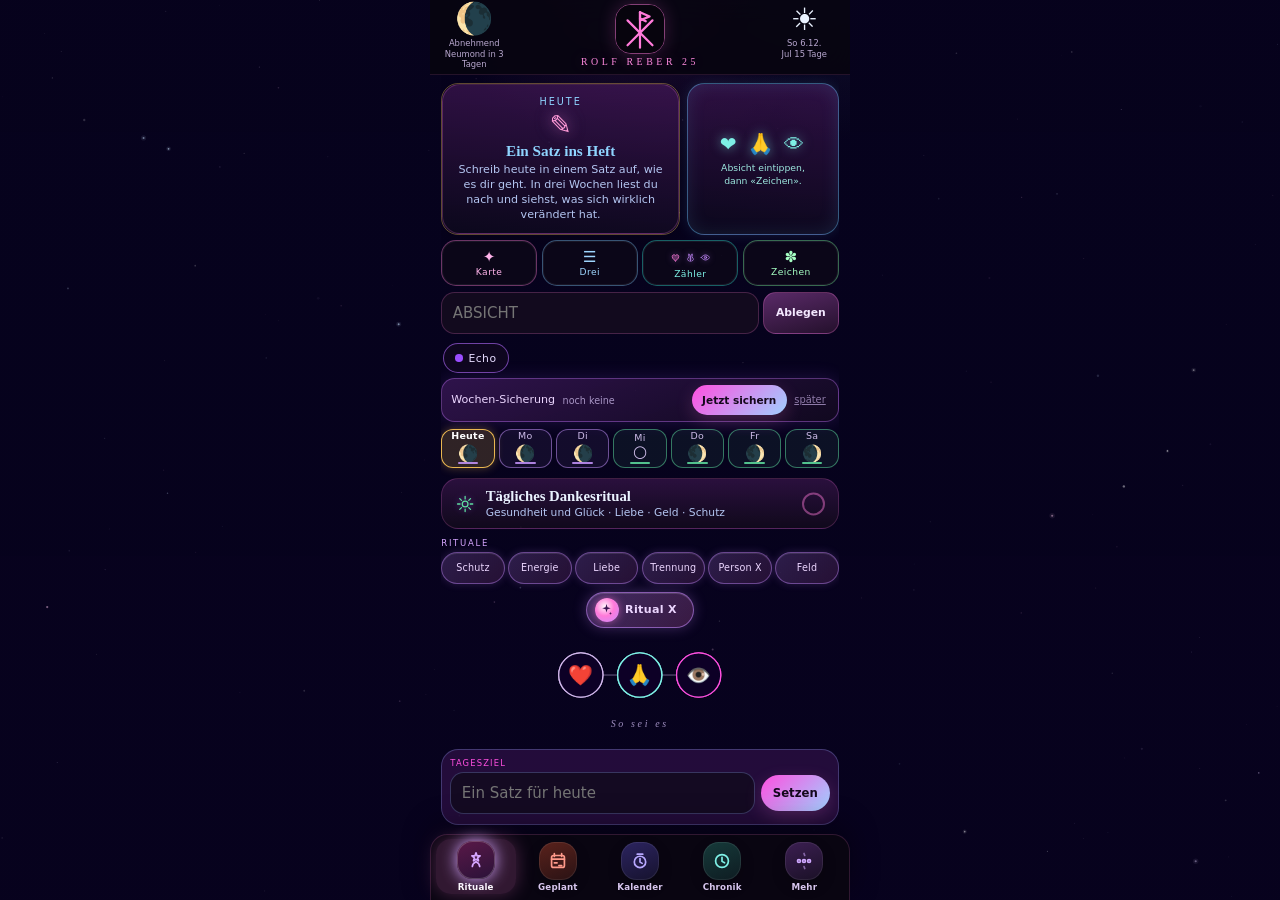
==== commit 688a73b6: "Build 126: Vollmondnamen mit Tierkreiszeichen und Vollmondwasser in Kalender und Jahresrad" ====
--- a/index.html
+++ b/index.html
@@ -6,7 +6,7 @@
 <meta name="theme-color" content="#0a0426">
 <meta name="apple-mobile-web-app-capable" content="yes">
 <meta name="apple-mobile-web-app-title" content="RR25">
-<meta name="rr25-build" content="125">
+<meta name="rr25-build" content="126">
 <title>Rolf Reber 25</title>
 <link rel="manifest" href="manifest.webmanifest?v=0">
 <link rel="icon" href="icon-44.svg?v=44" type="image/svg+xml">
@@ -127,13 +127,13 @@
 </div>
 </nav>
 </div>
-<script src="bundle-1.js?v=125"></script>
-<script src="bundle-2.js?v=125"></script>
-<script src="bundle-3.js?v=125"></script>
-<script src="bundle-4.js?v=125"></script>
-<script src="bundle-5.js?v=125"></script>
-<script src="bundle-6.js?v=125"></script>
-<script src="bundle-7.js?v=125"></script>
-<link rel="stylesheet" href="styles-v115.css?v=125">
+<script src="bundle-1.js?v=126"></script>
+<script src="bundle-2.js?v=126"></script>
+<script src="bundle-3.js?v=126"></script>
+<script src="bundle-4.js?v=126"></script>
+<script src="bundle-5.js?v=126"></script>
+<script src="bundle-6.js?v=126"></script>
+<script src="bundle-7.js?v=126"></script>
+<link rel="stylesheet" href="styles-v115.css?v=126">
 </body>
 </html>
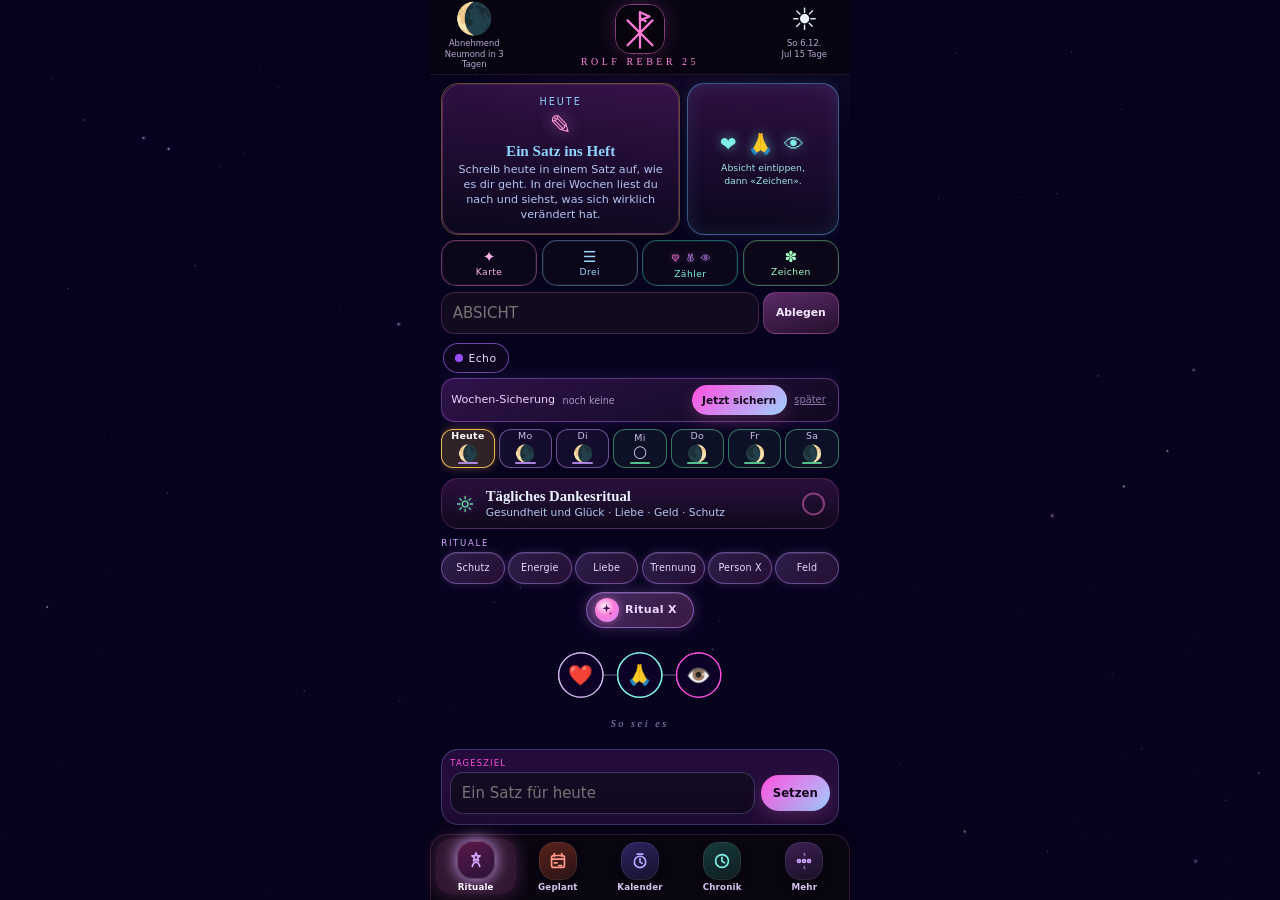
==== commit 4317bea2: "Build 127: Geplant mit Datum, Erinnerung, Gruppen und Heute-Hinweis" ====
--- a/index.html
+++ b/index.html
@@ -6,7 +6,7 @@
 <meta name="theme-color" content="#0a0426">
 <meta name="apple-mobile-web-app-capable" content="yes">
 <meta name="apple-mobile-web-app-title" content="RR25">
-<meta name="rr25-build" content="126">
+<meta name="rr25-build" content="127">
 <title>Rolf Reber 25</title>
 <link rel="manifest" href="manifest.webmanifest?v=0">
 <link rel="icon" href="icon-44.svg?v=44" type="image/svg+xml">
@@ -127,13 +127,13 @@
 </div>
 </nav>
 </div>
-<script src="bundle-1.js?v=126"></script>
-<script src="bundle-2.js?v=126"></script>
-<script src="bundle-3.js?v=126"></script>
-<script src="bundle-4.js?v=126"></script>
-<script src="bundle-5.js?v=126"></script>
-<script src="bundle-6.js?v=126"></script>
-<script src="bundle-7.js?v=126"></script>
-<link rel="stylesheet" href="styles-v115.css?v=126">
+<script src="bundle-1.js?v=127"></script>
+<script src="bundle-2.js?v=127"></script>
+<script src="bundle-3.js?v=127"></script>
+<script src="bundle-4.js?v=127"></script>
+<script src="bundle-5.js?v=127"></script>
+<script src="bundle-6.js?v=127"></script>
+<script src="bundle-7.js?v=127"></script>
+<link rel="stylesheet" href="styles-v115.css?v=127">
 </body>
 </html>
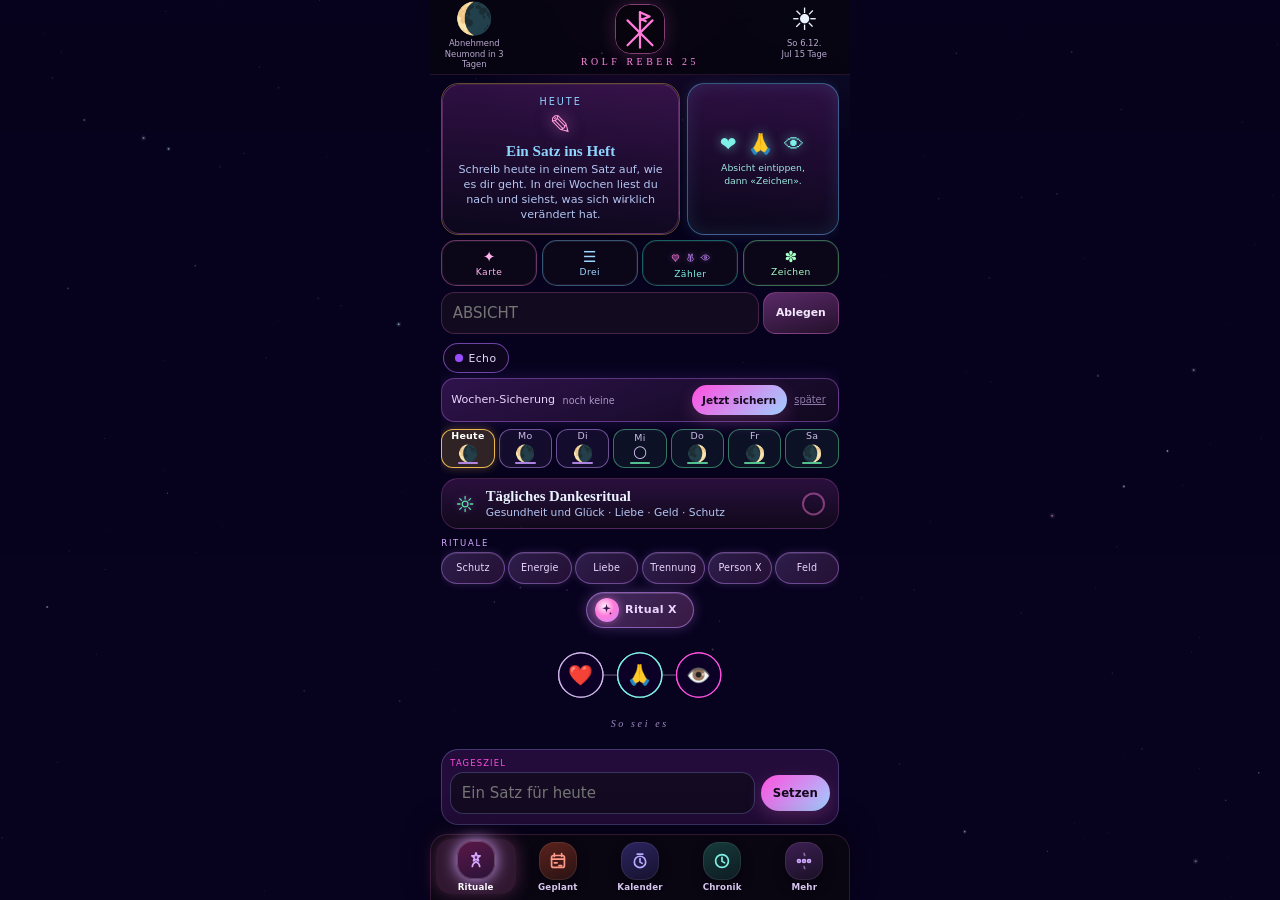
==== commit 8621aec4: "Build 128: passende Fenster im Geplant-Dialog" ====
--- a/index.html
+++ b/index.html
@@ -6,7 +6,7 @@
 <meta name="theme-color" content="#0a0426">
 <meta name="apple-mobile-web-app-capable" content="yes">
 <meta name="apple-mobile-web-app-title" content="RR25">
-<meta name="rr25-build" content="127">
+<meta name="rr25-build" content="128">
 <title>Rolf Reber 25</title>
 <link rel="manifest" href="manifest.webmanifest?v=0">
 <link rel="icon" href="icon-44.svg?v=44" type="image/svg+xml">
@@ -127,13 +127,13 @@
 </div>
 </nav>
 </div>
-<script src="bundle-1.js?v=127"></script>
-<script src="bundle-2.js?v=127"></script>
-<script src="bundle-3.js?v=127"></script>
-<script src="bundle-4.js?v=127"></script>
-<script src="bundle-5.js?v=127"></script>
-<script src="bundle-6.js?v=127"></script>
-<script src="bundle-7.js?v=127"></script>
-<link rel="stylesheet" href="styles-v115.css?v=127">
+<script src="bundle-1.js?v=128"></script>
+<script src="bundle-2.js?v=128"></script>
+<script src="bundle-3.js?v=128"></script>
+<script src="bundle-4.js?v=128"></script>
+<script src="bundle-5.js?v=128"></script>
+<script src="bundle-6.js?v=128"></script>
+<script src="bundle-7.js?v=128"></script>
+<link rel="stylesheet" href="styles-v115.css?v=128">
 </body>
 </html>
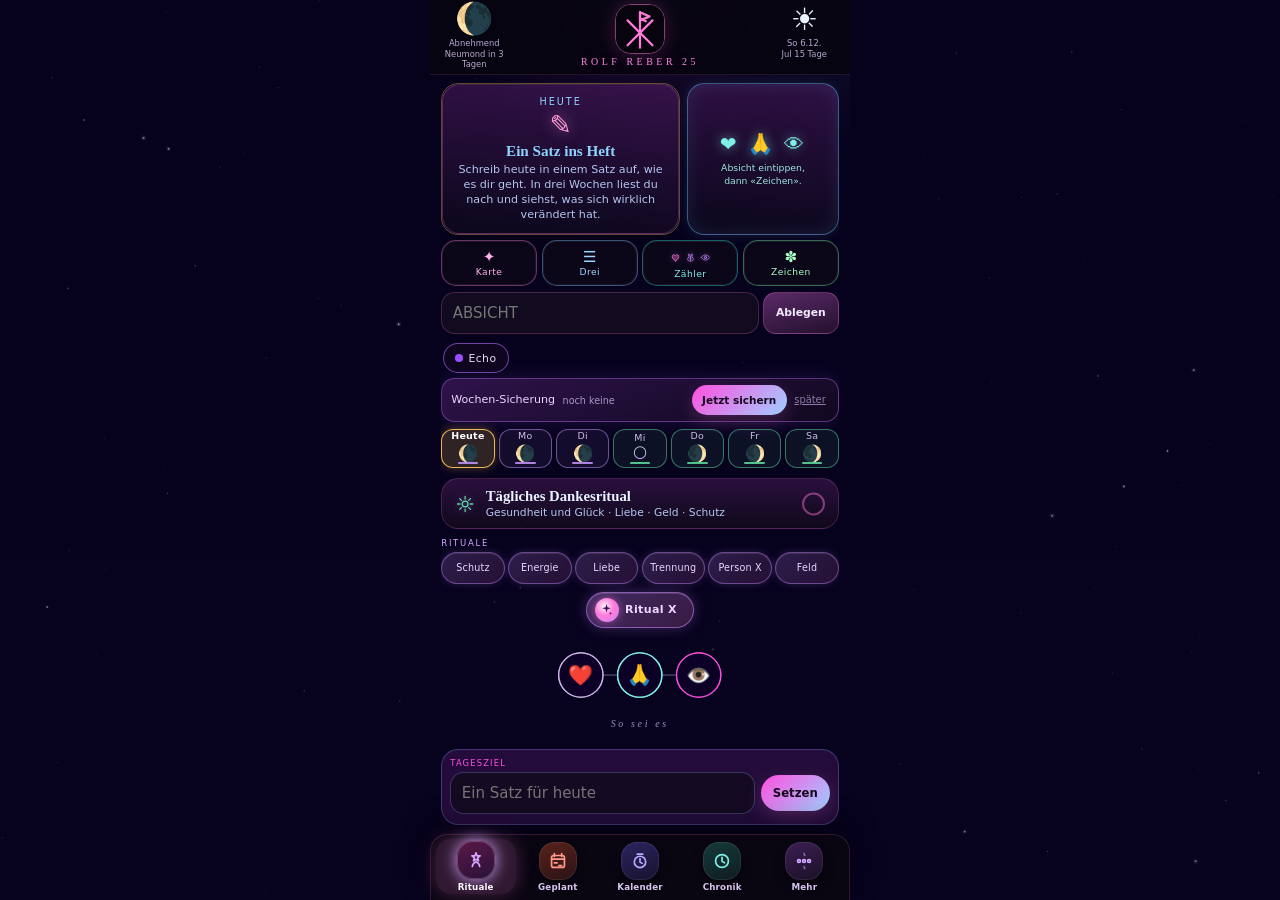
==== commit ecd7c731: "Build 129: Wochenbild zählt Wirkung/Echo nur an Ritualen, ohne Doppel; Wochenfarben mit Legende und " ====
--- a/index.html
+++ b/index.html
@@ -6,7 +6,7 @@
 <meta name="theme-color" content="#0a0426">
 <meta name="apple-mobile-web-app-capable" content="yes">
 <meta name="apple-mobile-web-app-title" content="RR25">
-<meta name="rr25-build" content="128">
+<meta name="rr25-build" content="129">
 <title>Rolf Reber 25</title>
 <link rel="manifest" href="manifest.webmanifest?v=0">
 <link rel="icon" href="icon-44.svg?v=44" type="image/svg+xml">
@@ -127,13 +127,13 @@
 </div>
 </nav>
 </div>
-<script src="bundle-1.js?v=128"></script>
-<script src="bundle-2.js?v=128"></script>
-<script src="bundle-3.js?v=128"></script>
-<script src="bundle-4.js?v=128"></script>
-<script src="bundle-5.js?v=128"></script>
-<script src="bundle-6.js?v=128"></script>
-<script src="bundle-7.js?v=128"></script>
-<link rel="stylesheet" href="styles-v115.css?v=128">
+<script src="bundle-1.js?v=129"></script>
+<script src="bundle-2.js?v=129"></script>
+<script src="bundle-3.js?v=129"></script>
+<script src="bundle-4.js?v=129"></script>
+<script src="bundle-5.js?v=129"></script>
+<script src="bundle-6.js?v=129"></script>
+<script src="bundle-7.js?v=129"></script>
+<link rel="stylesheet" href="styles-v115.css?v=129">
 </body>
 </html>
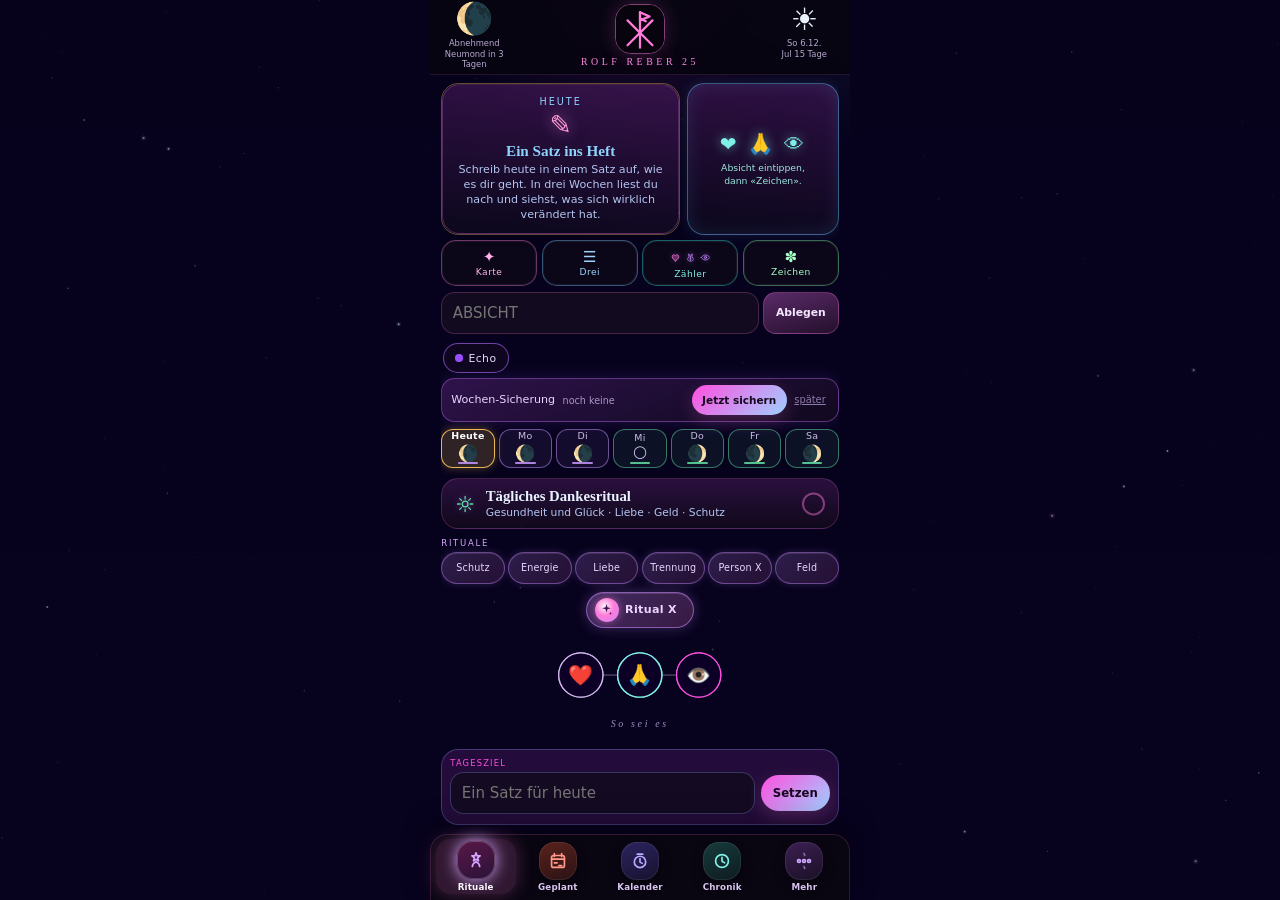
==== commit d8370bed: "Build 130: Djinn · Kontakt & Prüfung" ====
--- a/index.html
+++ b/index.html
@@ -6,7 +6,7 @@
 <meta name="theme-color" content="#0a0426">
 <meta name="apple-mobile-web-app-capable" content="yes">
 <meta name="apple-mobile-web-app-title" content="RR25">
-<meta name="rr25-build" content="129">
+<meta name="rr25-build" content="130">
 <title>Rolf Reber 25</title>
 <link rel="manifest" href="manifest.webmanifest?v=0">
 <link rel="icon" href="icon-44.svg?v=44" type="image/svg+xml">
@@ -127,13 +127,13 @@
 </div>
 </nav>
 </div>
-<script src="bundle-1.js?v=129"></script>
-<script src="bundle-2.js?v=129"></script>
-<script src="bundle-3.js?v=129"></script>
-<script src="bundle-4.js?v=129"></script>
-<script src="bundle-5.js?v=129"></script>
-<script src="bundle-6.js?v=129"></script>
-<script src="bundle-7.js?v=129"></script>
-<link rel="stylesheet" href="styles-v115.css?v=129">
+<script src="bundle-1.js?v=130"></script>
+<script src="bundle-2.js?v=130"></script>
+<script src="bundle-3.js?v=130"></script>
+<script src="bundle-4.js?v=130"></script>
+<script src="bundle-5.js?v=130"></script>
+<script src="bundle-6.js?v=130"></script>
+<script src="bundle-7.js?v=130"></script>
+<link rel="stylesheet" href="styles-v115.css?v=130">
 </body>
 </html>
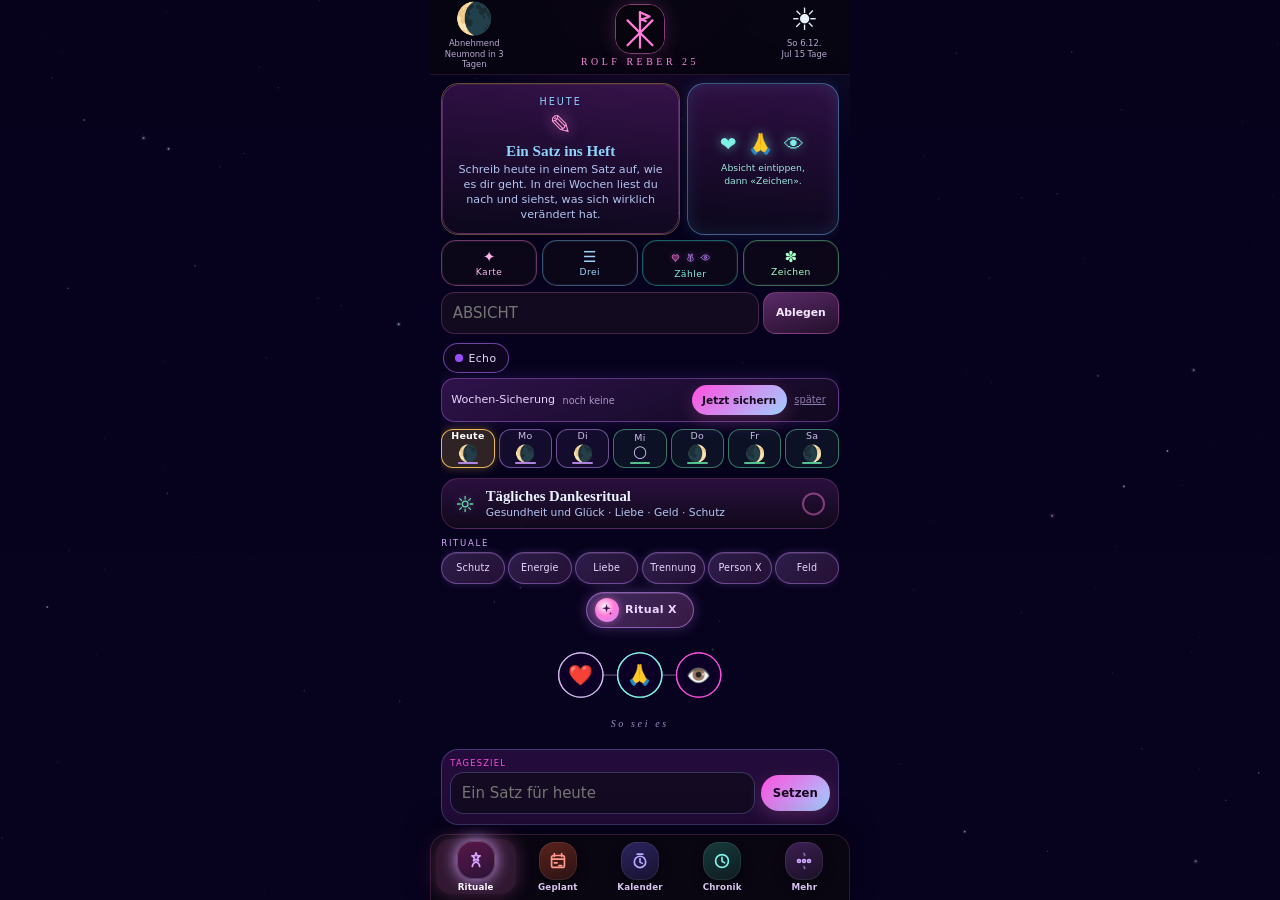
==== commit ecac437a: "Build 131: Djinn · Kontakt & Aufgabe" ====
--- a/index.html
+++ b/index.html
@@ -6,7 +6,7 @@
 <meta name="theme-color" content="#0a0426">
 <meta name="apple-mobile-web-app-capable" content="yes">
 <meta name="apple-mobile-web-app-title" content="RR25">
-<meta name="rr25-build" content="130">
+<meta name="rr25-build" content="131">
 <title>Rolf Reber 25</title>
 <link rel="manifest" href="manifest.webmanifest?v=0">
 <link rel="icon" href="icon-44.svg?v=44" type="image/svg+xml">
@@ -127,13 +127,13 @@
 </div>
 </nav>
 </div>
-<script src="bundle-1.js?v=130"></script>
-<script src="bundle-2.js?v=130"></script>
-<script src="bundle-3.js?v=130"></script>
-<script src="bundle-4.js?v=130"></script>
-<script src="bundle-5.js?v=130"></script>
-<script src="bundle-6.js?v=130"></script>
-<script src="bundle-7.js?v=130"></script>
-<link rel="stylesheet" href="styles-v115.css?v=130">
+<script src="bundle-1.js?v=131"></script>
+<script src="bundle-2.js?v=131"></script>
+<script src="bundle-3.js?v=131"></script>
+<script src="bundle-4.js?v=131"></script>
+<script src="bundle-5.js?v=131"></script>
+<script src="bundle-6.js?v=131"></script>
+<script src="bundle-7.js?v=131"></script>
+<link rel="stylesheet" href="styles-v115.css?v=131">
 </body>
 </html>
